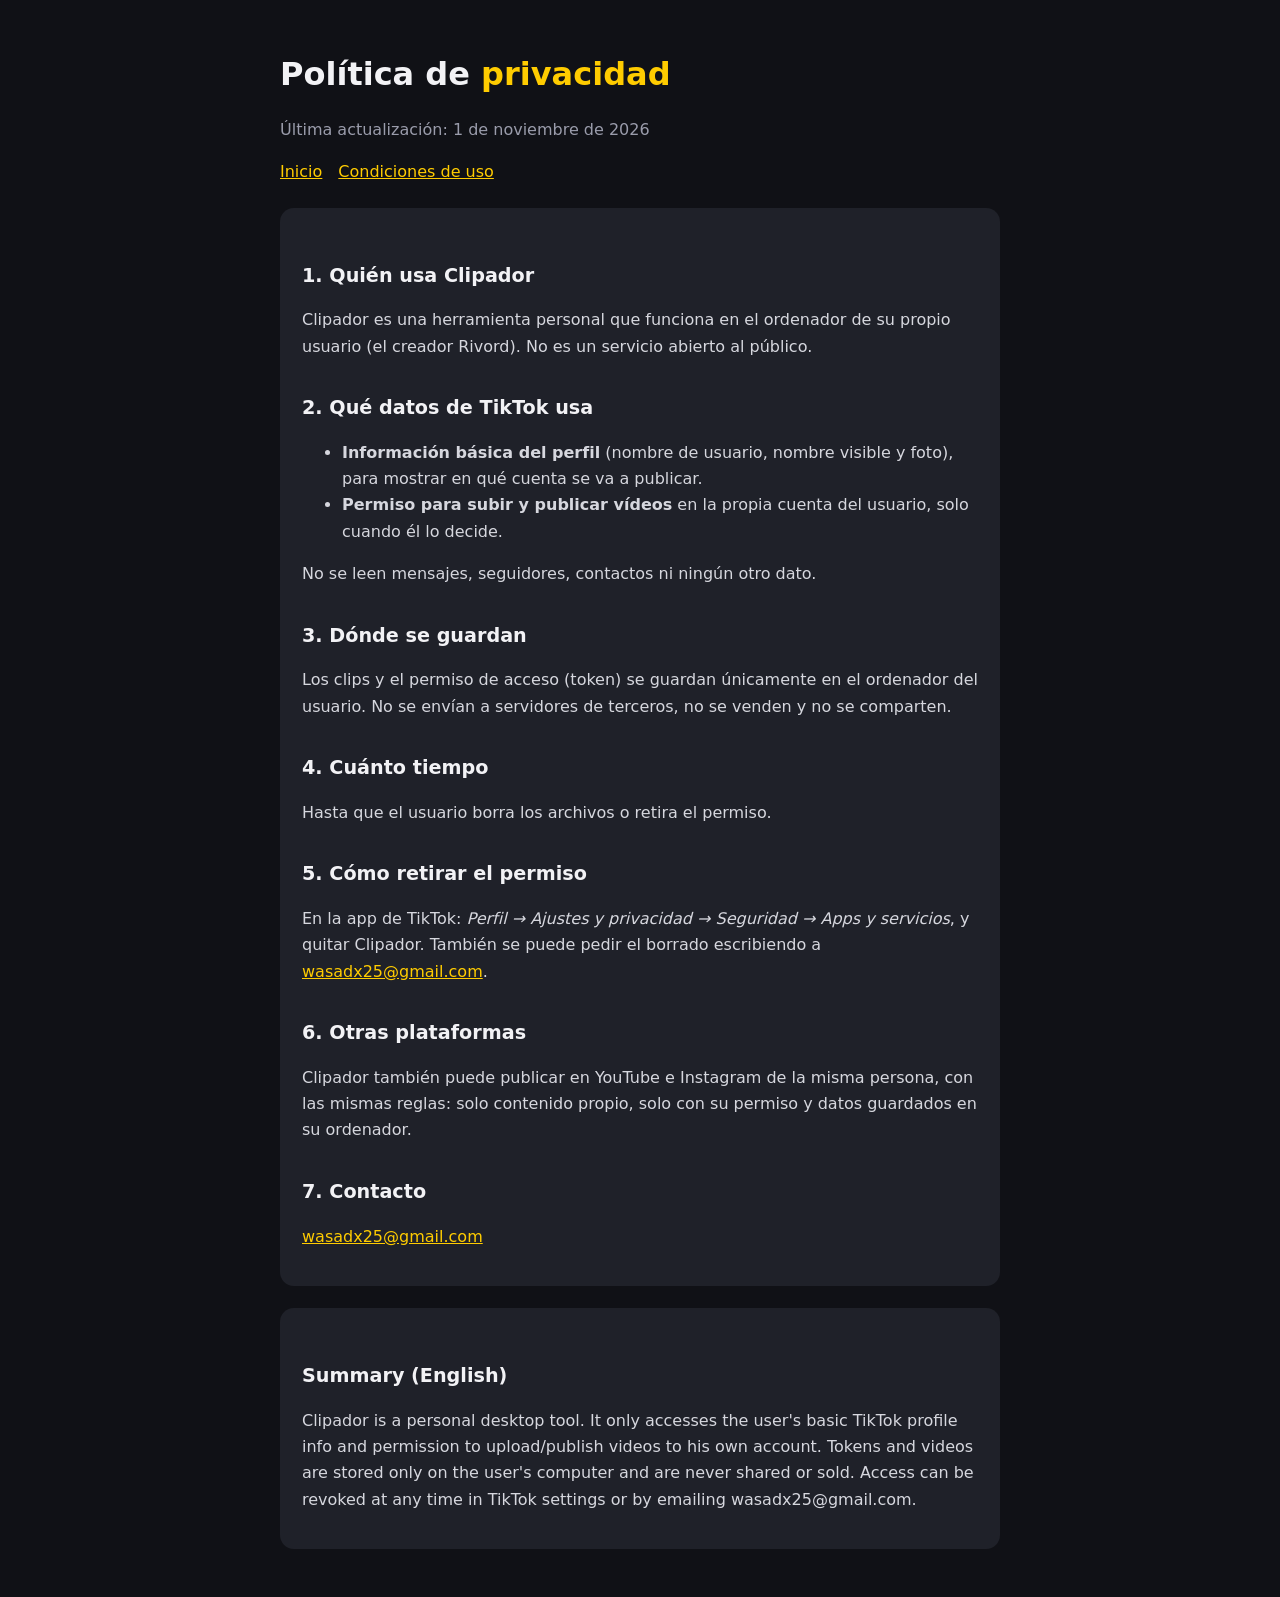
==== privacidad.html @ 58a10383 "Web del Clipador: inicio, privacidad, condiciones y conexión con TikTok Co-Authored-By: Claude Opus " ====
<!doctype html><html lang="es"><head><meta charset="utf-8"><meta name="viewport" content="width=device-width,initial-scale=1">
<title>Privacidad · Clipador</title><link rel="stylesheet" href="estilo.css"></head><body><main>
<h1>Política de <span>privacidad</span></h1><p class="sub">Última actualización: 1 de noviembre de 2026</p>
<nav><a href="index.html">Inicio</a><a href="terminos.html">Condiciones de uso</a></nav>
<div class="card">
<h2>1. Quién usa Clipador</h2>
<p>Clipador es una herramienta personal que funciona en el ordenador de su propio usuario (el creador Rivord). No es un servicio abierto al público.</p>
<h2>2. Qué datos de TikTok usa</h2>
<ul>
<li><b>Información básica del perfil</b> (nombre de usuario, nombre visible y foto), para mostrar en qué cuenta se va a publicar.</li>
<li><b>Permiso para subir y publicar vídeos</b> en la propia cuenta del usuario, solo cuando él lo decide.</li>
</ul>
<p>No se leen mensajes, seguidores, contactos ni ningún otro dato.</p>
<h2>3. Dónde se guardan</h2>
<p>Los clips y el permiso de acceso (token) se guardan únicamente en el ordenador del usuario. No se envían a servidores de terceros, no se venden y no se comparten.</p>
<h2>4. Cuánto tiempo</h2>
<p>Hasta que el usuario borra los archivos o retira el permiso.</p>
<h2>5. Cómo retirar el permiso</h2>
<p>En la app de TikTok: <i>Perfil → Ajustes y privacidad → Seguridad → Apps y servicios</i>, y quitar Clipador. También se puede pedir el borrado escribiendo a <a href="mailto:wasadx25@gmail.com">wasadx25@gmail.com</a>.</p>
<h2>6. Otras plataformas</h2>
<p>Clipador también puede publicar en YouTube e Instagram de la misma persona, con las mismas reglas: solo contenido propio, solo con su permiso y datos guardados en su ordenador.</p>
<h2>7. Contacto</h2>
<p><a href="mailto:wasadx25@gmail.com">wasadx25@gmail.com</a></p>
</div>
<div class="card" lang="en"><h2>Summary (English)</h2>
<p>Clipador is a personal desktop tool. It only accesses the user's basic TikTok profile info and permission to upload/publish videos to his own account. Tokens and videos are stored only on the user's computer and are never shared or sold. Access can be revoked at any time in TikTok settings or by emailing wasadx25@gmail.com.</p></div>
</main></body></html>
---- estilo.css ----
:root{--f:#101116;--t:#1f2129;--x:#f2f2f5;--s:#9a9cab;--a:#ffcc00}
*{box-sizing:border-box}body{margin:0;background:var(--f);color:var(--x);font:16px/1.65 system-ui,-apple-system,"Segoe UI",sans-serif}
main{max-width:760px;margin:0 auto;padding:48px 20px}h1{font-size:2rem;margin:0 0 6px}h1 span{color:var(--a)}
h2{margin-top:2rem;font-size:1.2rem}p,li{color:#d6d7de}.sub{color:var(--s)}a{color:var(--a)}
.card{background:var(--t);border-radius:14px;padding:20px 22px;margin-top:22px}
nav a{margin-right:16px}footer{color:var(--s);font-size:.85rem;margin-top:48px}
code{background:#2b2e39;padding:2px 6px;border-radius:6px}
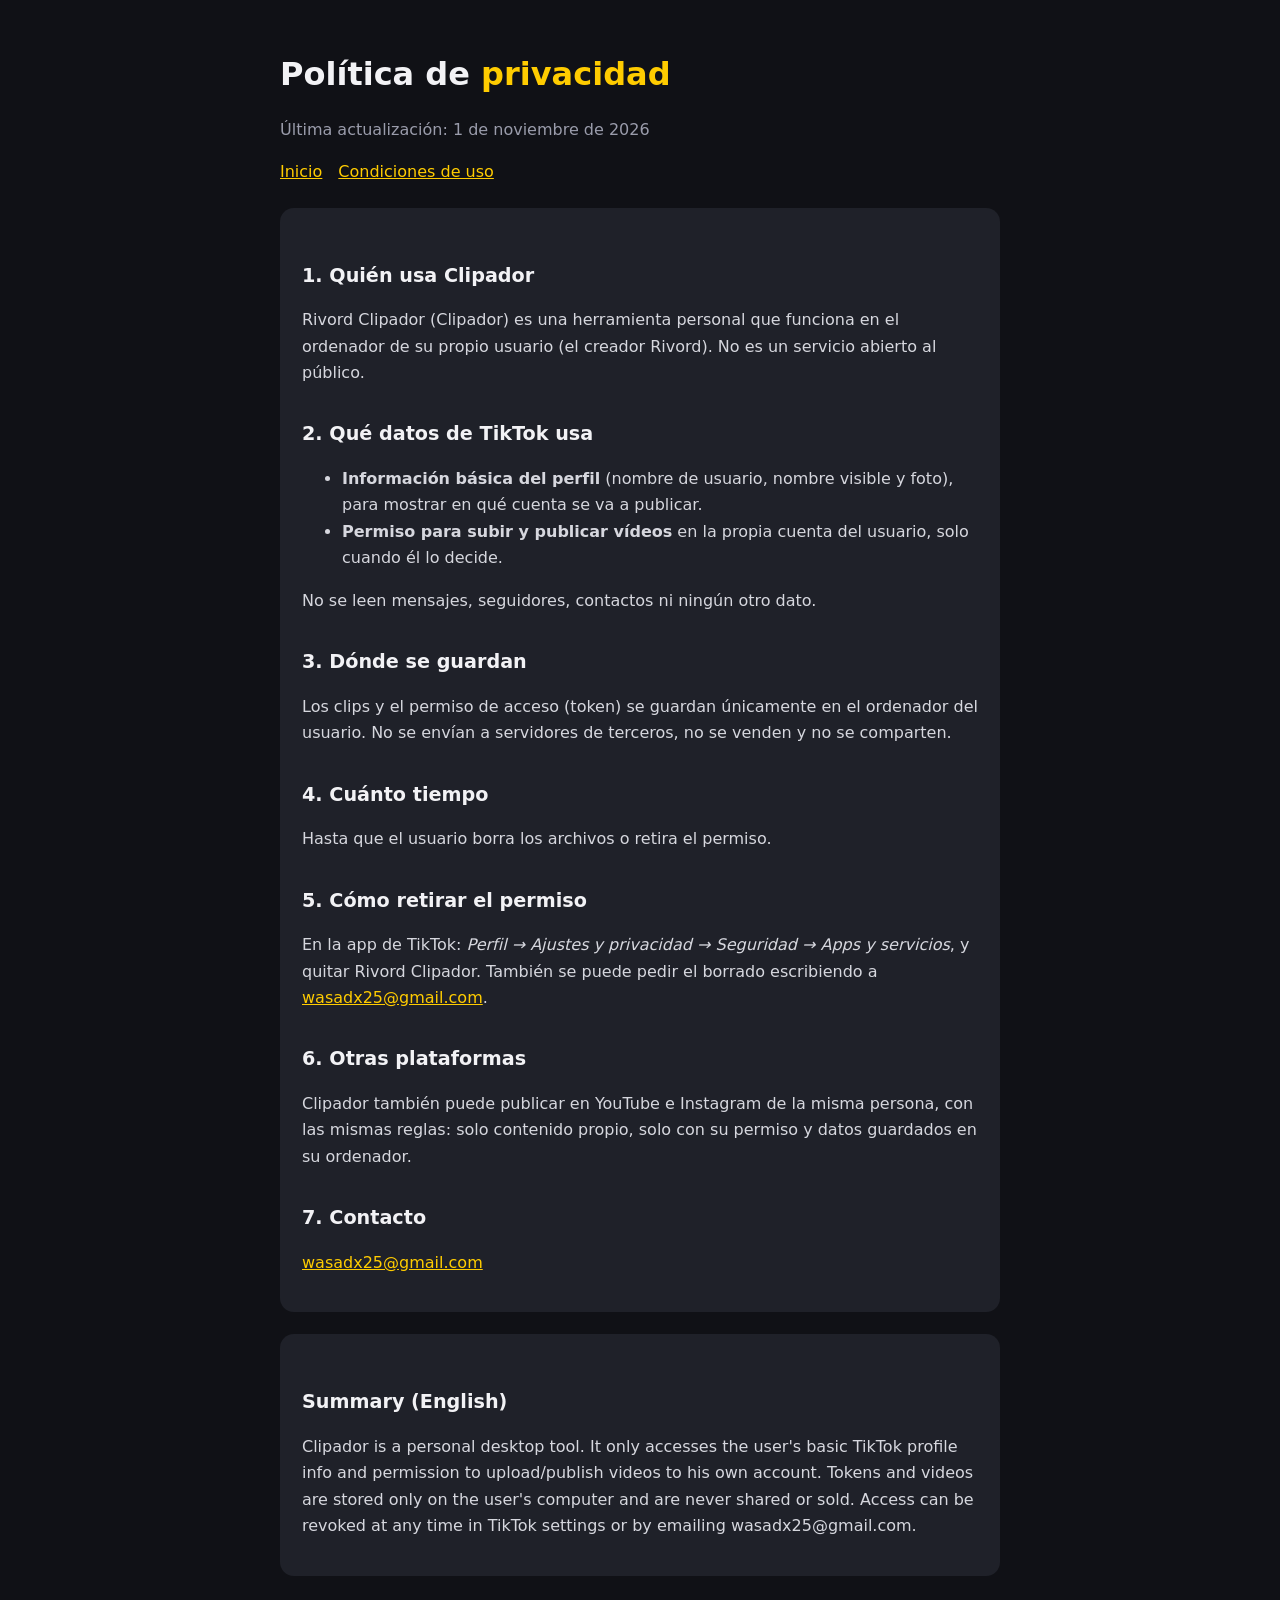
==== commit 89295d10: "Nombre de la app: Rivord Clipador Co-Authored-By: Claude Opus 5.5 <noreply@anthropic.com> Claude-Ses" ====
--- a/privacidad.html
+++ b/privacidad.html
@@ -1,10 +1,10 @@
 <!doctype html><html lang="es"><head><meta charset="utf-8"><meta name="viewport" content="width=device-width,initial-scale=1">
-<title>Privacidad · Clipador</title><link rel="stylesheet" href="estilo.css"></head><body><main>
+<title>Privacidad · Rivord Clipador</title><link rel="stylesheet" href="estilo.css"></head><body><main>
 <h1>Política de <span>privacidad</span></h1><p class="sub">Última actualización: 1 de noviembre de 2026</p>
 <nav><a href="index.html">Inicio</a><a href="terminos.html">Condiciones de uso</a></nav>
 <div class="card">
 <h2>1. Quién usa Clipador</h2>
-<p>Clipador es una herramienta personal que funciona en el ordenador de su propio usuario (el creador Rivord). No es un servicio abierto al público.</p>
+<p>Rivord Clipador (Clipador) es una herramienta personal que funciona en el ordenador de su propio usuario (el creador Rivord). No es un servicio abierto al público.</p>
 <h2>2. Qué datos de TikTok usa</h2>
 <ul>
 <li><b>Información básica del perfil</b> (nombre de usuario, nombre visible y foto), para mostrar en qué cuenta se va a publicar.</li>
@@ -16,7 +16,7 @@
 <h2>4. Cuánto tiempo</h2>
 <p>Hasta que el usuario borra los archivos o retira el permiso.</p>
 <h2>5. Cómo retirar el permiso</h2>
-<p>En la app de TikTok: <i>Perfil → Ajustes y privacidad → Seguridad → Apps y servicios</i>, y quitar Clipador. También se puede pedir el borrado escribiendo a <a href="mailto:wasadx25@gmail.com">wasadx25@gmail.com</a>.</p>
+<p>En la app de TikTok: <i>Perfil → Ajustes y privacidad → Seguridad → Apps y servicios</i>, y quitar Rivord Clipador. También se puede pedir el borrado escribiendo a <a href="mailto:wasadx25@gmail.com">wasadx25@gmail.com</a>.</p>
 <h2>6. Otras plataformas</h2>
 <p>Clipador también puede publicar en YouTube e Instagram de la misma persona, con las mismas reglas: solo contenido propio, solo con su permiso y datos guardados en su ordenador.</p>
 <h2>7. Contacto</h2>
